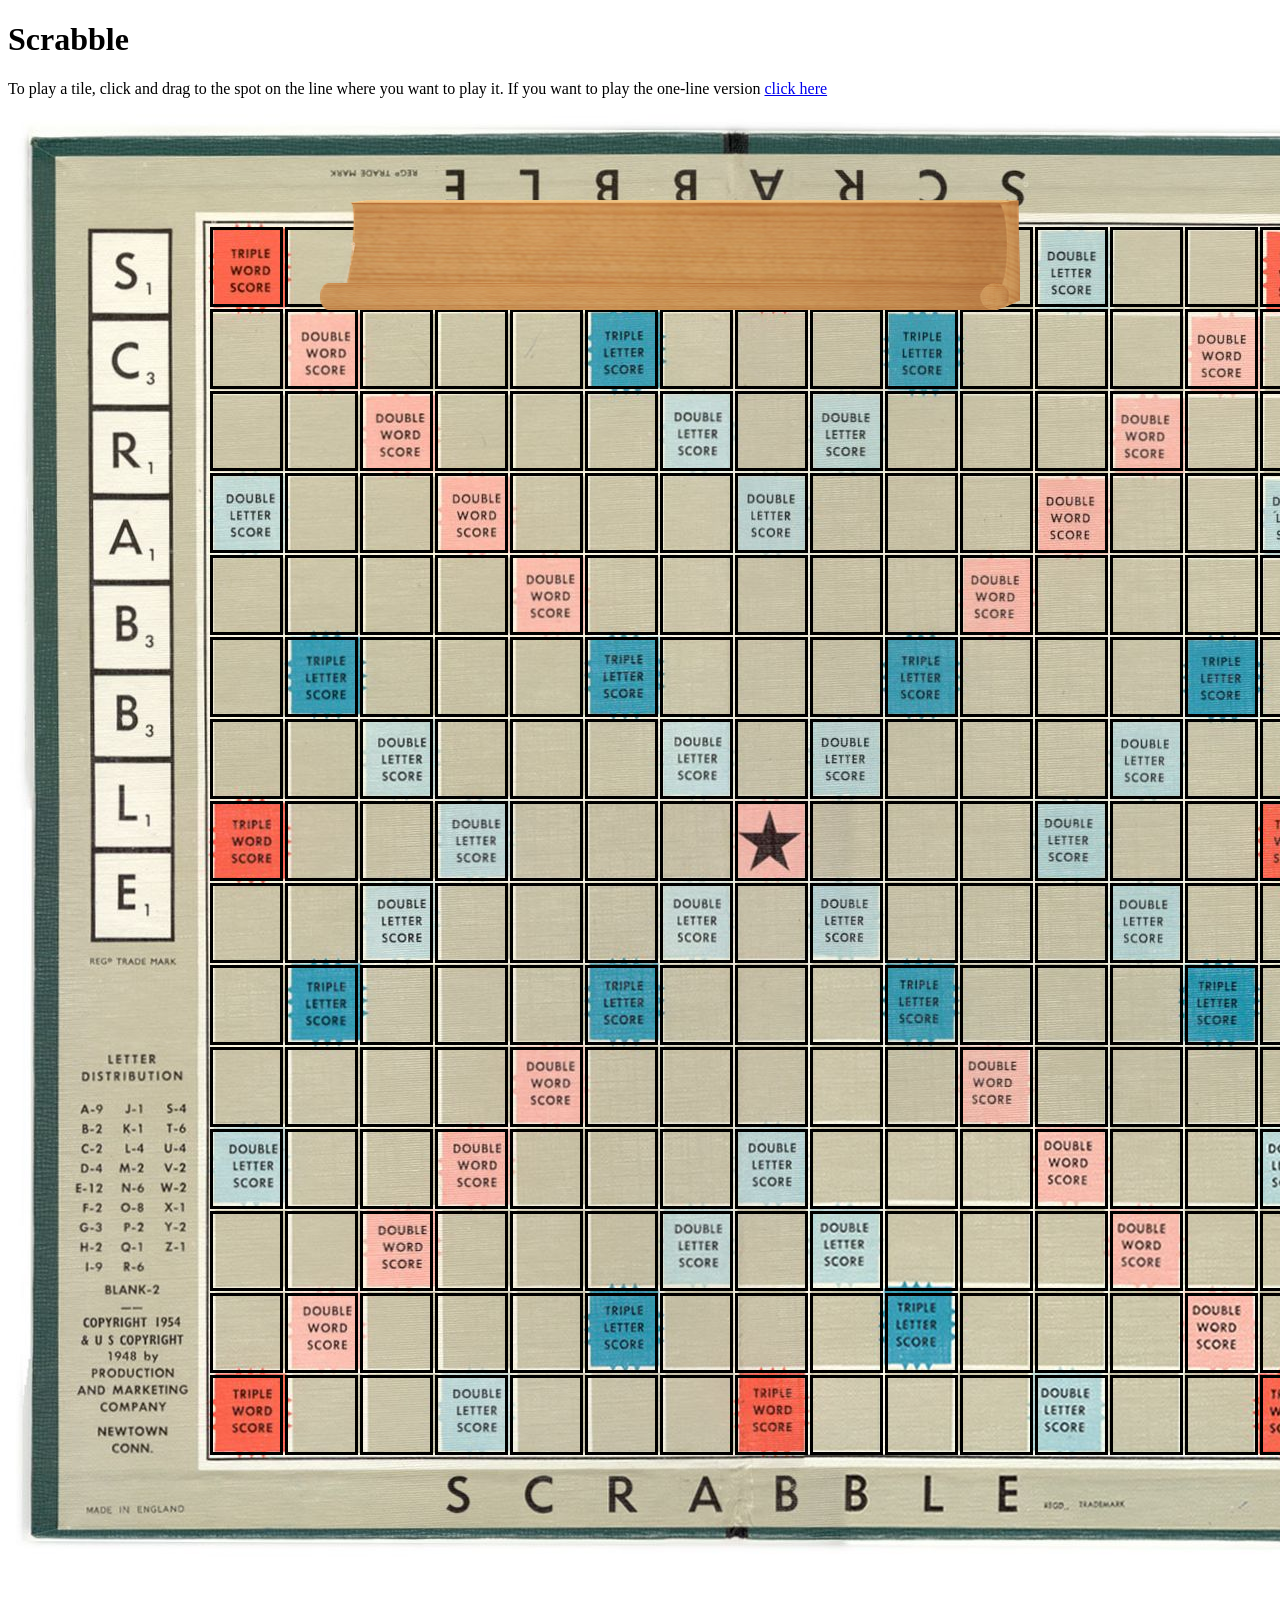
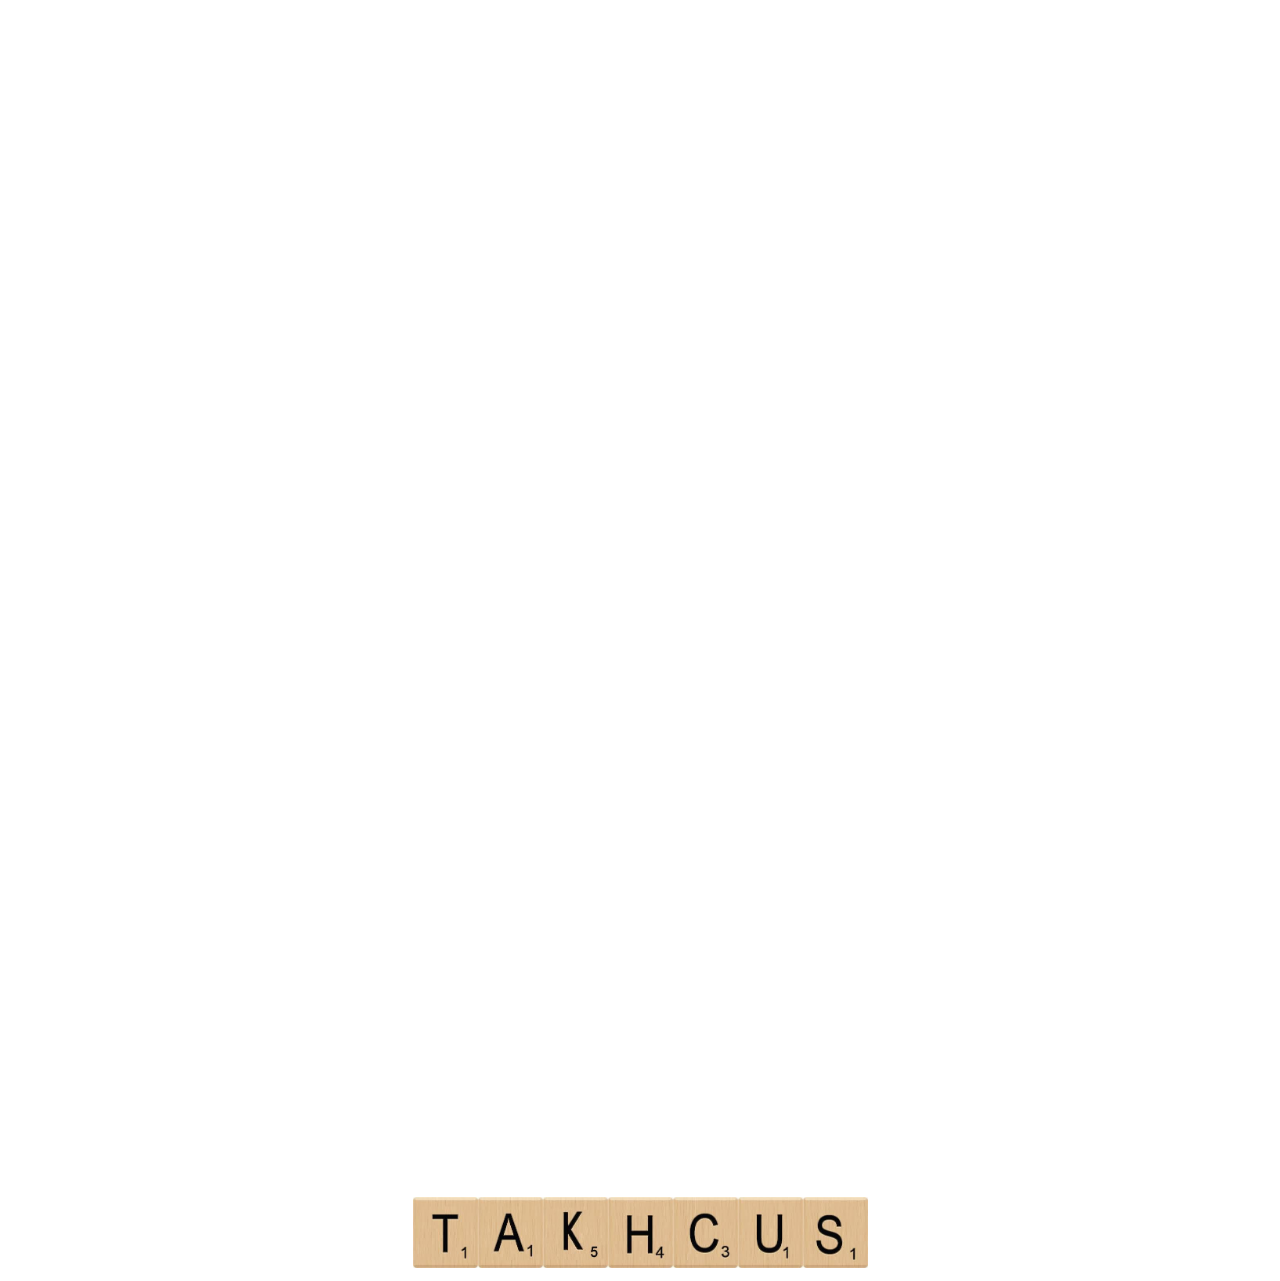
==== full-board-ver.html @ 5ec79871 "added fullboard functionality" ====
<!DOCTYPE html>

<!--
File: index.html
HW4 - Scrabble
Riley Stevens, UMass Lowell Computer Science, riley_stevens@student.uml.edu
Copyright (c) 2026 by Riley. All rights reserved. May be freely copied or
excerpted for educational purposes with credit to the author.
updated by RS on Jun 22, 2026 at 1:32 PM
-->

<html lang="en">

<head>
    <meta charset="UTF-8">

    <!--   Stylesheet   -->
    <link rel="stylesheet" href="css/jquery-ui.css">
    <link rel="stylesheet" href="css/styles.css">

    <!--   jQuery scripts go first so i can use their functions in my js script-->

    <!--   jQuery -- https://jquery.com/download/ -->
    <script language="JavaScript" type="text/javascript" src="js/jquery-4.0.0.min.js"></script>

    <!--   jQuery  Validation -- https://github.com/jquery-validation/jquery-validation/releases/tag/1.19.5 -->
    <script language="JavaScript" type="text/javascript" src="js/jquery.validate.js"></script>

    <!--   jQuery  Validation Additions -->
    <script language="JavaScript" type="text/javascript" src="js/additional-methods.js"></script>

    <!--   jQuery UI -- https://jqueryui.com/download -->
    <script language="JavaScript" type="text/javascript" src="js/jquery-ui.min.js"></script>

    <!--   Scrabble Pieces data structure -- as given from the graphic_data.zip -->
    <script language="JavaScript" type="text/javascript" src="js/Scrabble_Pieces_AssociativeArray_Jesse.js"></script>

    <!--   Javascript   -->
    <script language="JavaScript" type="text/javascript" src="js/scrabble.js"></script>

    <!--   Title   -->
    <title>Scrabble</title>
</head>

<body>
    <h1> Scrabble </h1>
    <p>
        To play a tile, click and drag to the spot on the line where you want to play it.
        If you want to play the one-line version <a href="index.html">click here</a>
    </p>
    <div id="full-board-div">
        <img src="images/ScrabbleBoard.jpg" id="full-board-img" alt="Failed to load board">

    </div>
    
    <div id="holder-div">

        <img src="images/scrabble-tile-holder-406774_640.png" id="holder-img" alt="Failed to load tile holder">
    </div>



</body>

</html>
---- css/styles.css ----
#one-line-div div.tile, #full-board-div div.tile{
    position: relative;
    
}
#one-line-img #full-board-img{
    position: absolute;
    object-fit: fill;
    width: max-content;
}
.tile{
    display: inline-block;
    position: relative;
}

#holder-img{
    margin: auto;
    display: block;
    position: absolute;
    left: 25%;
    top: 200px; 
    object-fit: fill;
      
    height: 110px;
    width: 700px;
}
#holder-div{
    display: block;  
    align-items: center;
    text-align: center;

    float: center;
}

.tile img, td{
    width: 65px;
    height: 72px;
}
.tile img{
    object-fit: contain;
}
table{
    position: relative;
    top: -1340px;
    left : 200px;
}
td{

    border: 3px solid black;

}
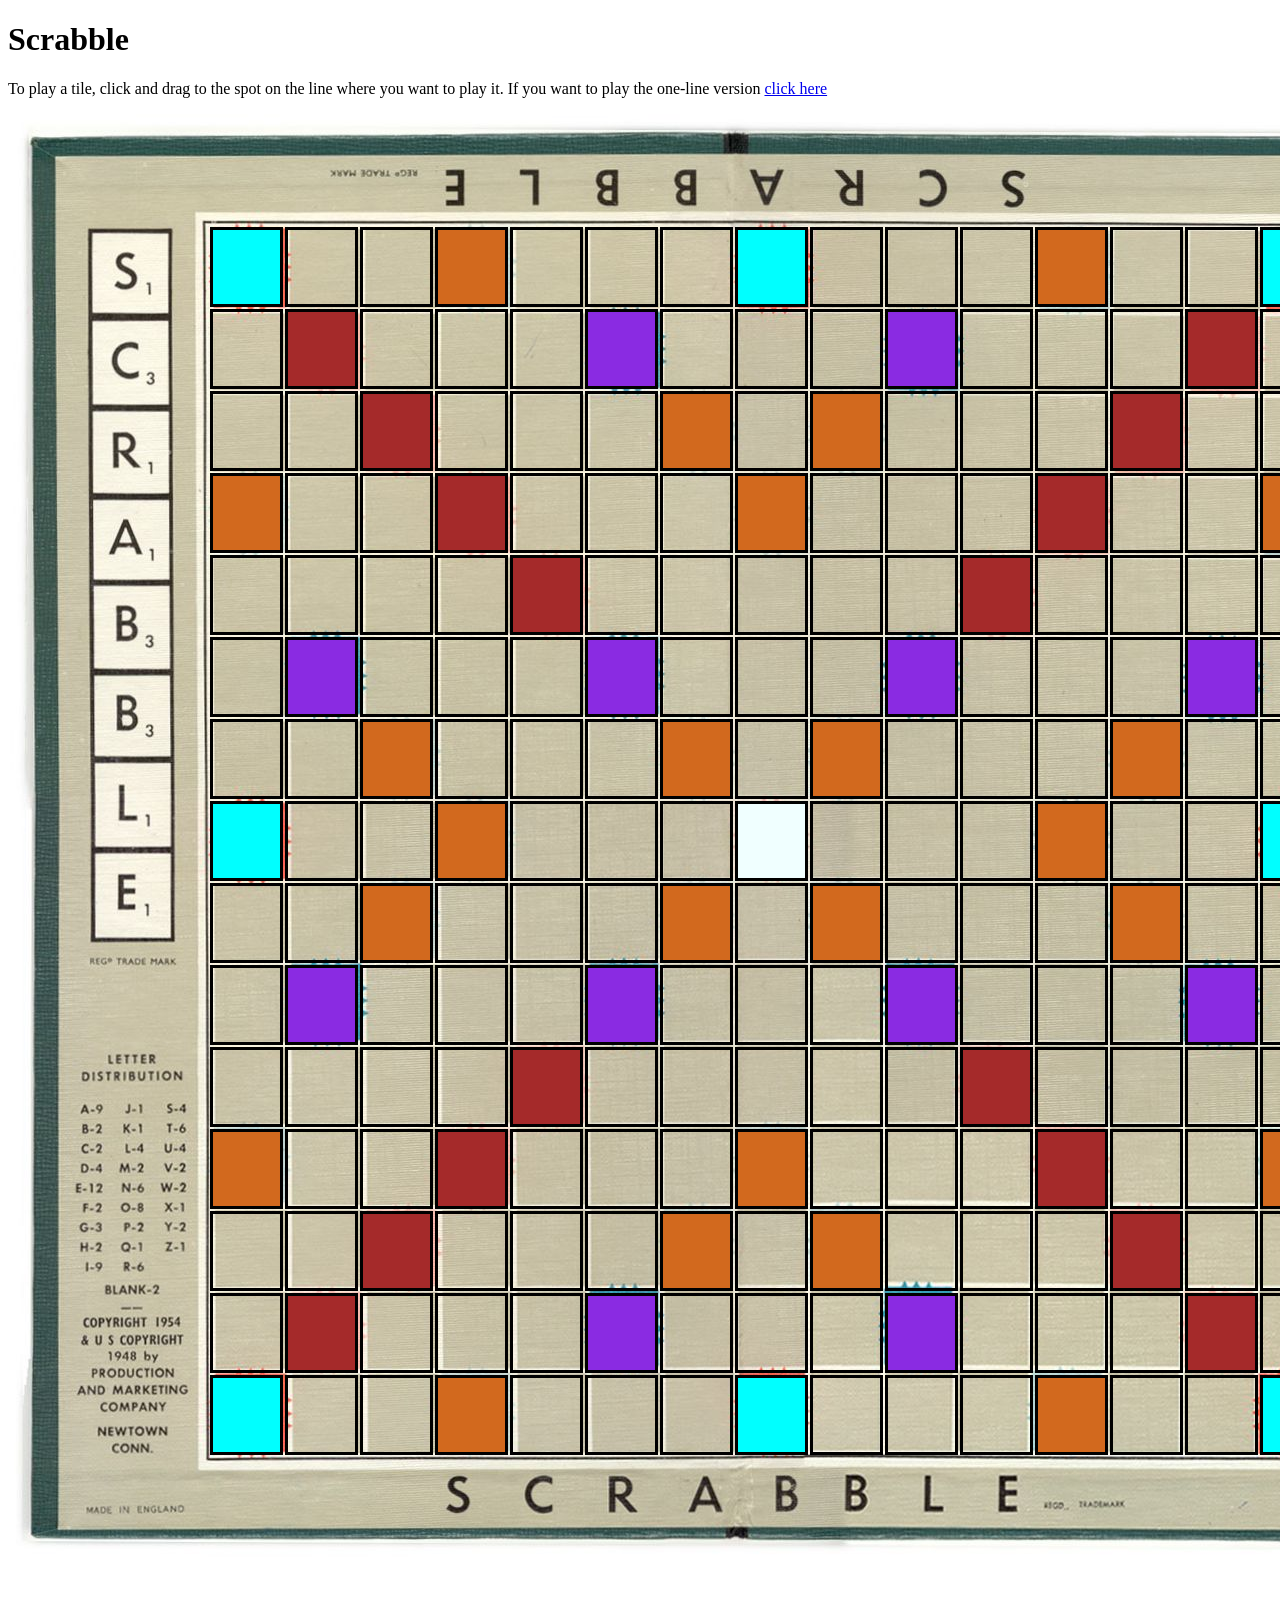
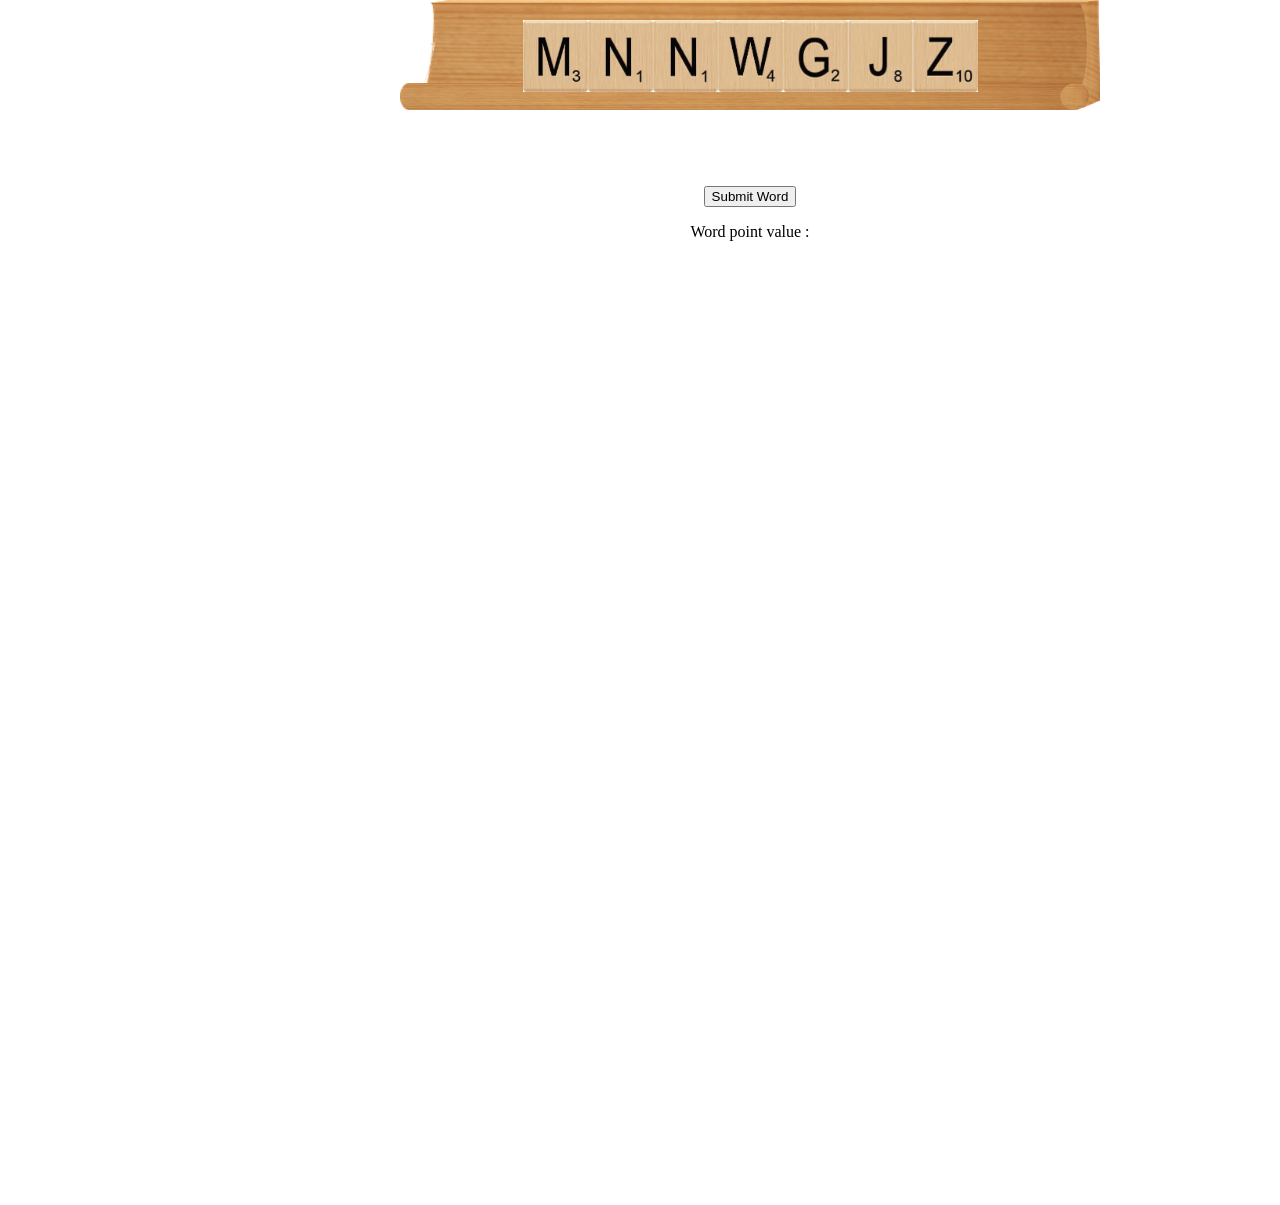
==== commit a69e3e22: "special squares" ====
--- a/full-board-ver.html
+++ b/full-board-ver.html
@@ -56,6 +56,11 @@
     <div id="holder-div">
 
         <img src="images/scrabble-tile-holder-406774_640.png" id="holder-img" alt="Failed to load tile holder">
+
+        <div>
+            <button>Submit Word</button>
+            <p id="point-value"> Word point value :</p>
+        </div>
     </div>
 
 
--- a/css/styles.css
+++ b/css/styles.css
@@ -7,19 +7,18 @@
     object-fit: fill;
     width: max-content;
 }
+#one-line-img{
+    width: 1130px
+}
 .tile{
     display: inline-block;
     position: relative;
 }
 
 #holder-img{
-    margin: auto;
     display: block;
-    position: absolute;
-    left: 25%;
-    top: 200px; 
+
     object-fit: fill;
-      
     height: 110px;
     width: 700px;
 }
@@ -27,24 +26,52 @@
     display: block;  
     align-items: center;
     text-align: center;
-
+    position: absolute;
+    top: 230px;
+    left: 200px;
     float: center;
 }
 
 .tile img, td{
     width: 65px;
+    min-width: 65px;
     height: 72px;
+    min-height: 72px;
 }
-.tile img{
-    object-fit: contain;
+.tile{
+    position: relative;
+    object-fit: cover;
+    top: -90px;
+    margin: 0;
 }
 table{
     position: relative;
-    top: -1340px;
-    left : 200px;
+
 }
 td{
+    margin: 0px;
+    border-spacing: 3px;
 
-    border: 3px solid black;
-
+    border: 3px solid rgb(0, 0, 0);
+}
+td .tile img{
+    display: block;
+    position: absolute;
+    top: 50px;
+    z-index: 1;
+}
+.triple-word{
+    background-color: aqua;
+}
+.triple-letter{
+    background-color: blueviolet;
+}
+.double-word{
+    background-color: brown;
+}
+.double-letter{
+    background-color: chocolate;
+}
+#center{
+    background-color: azure;
 }
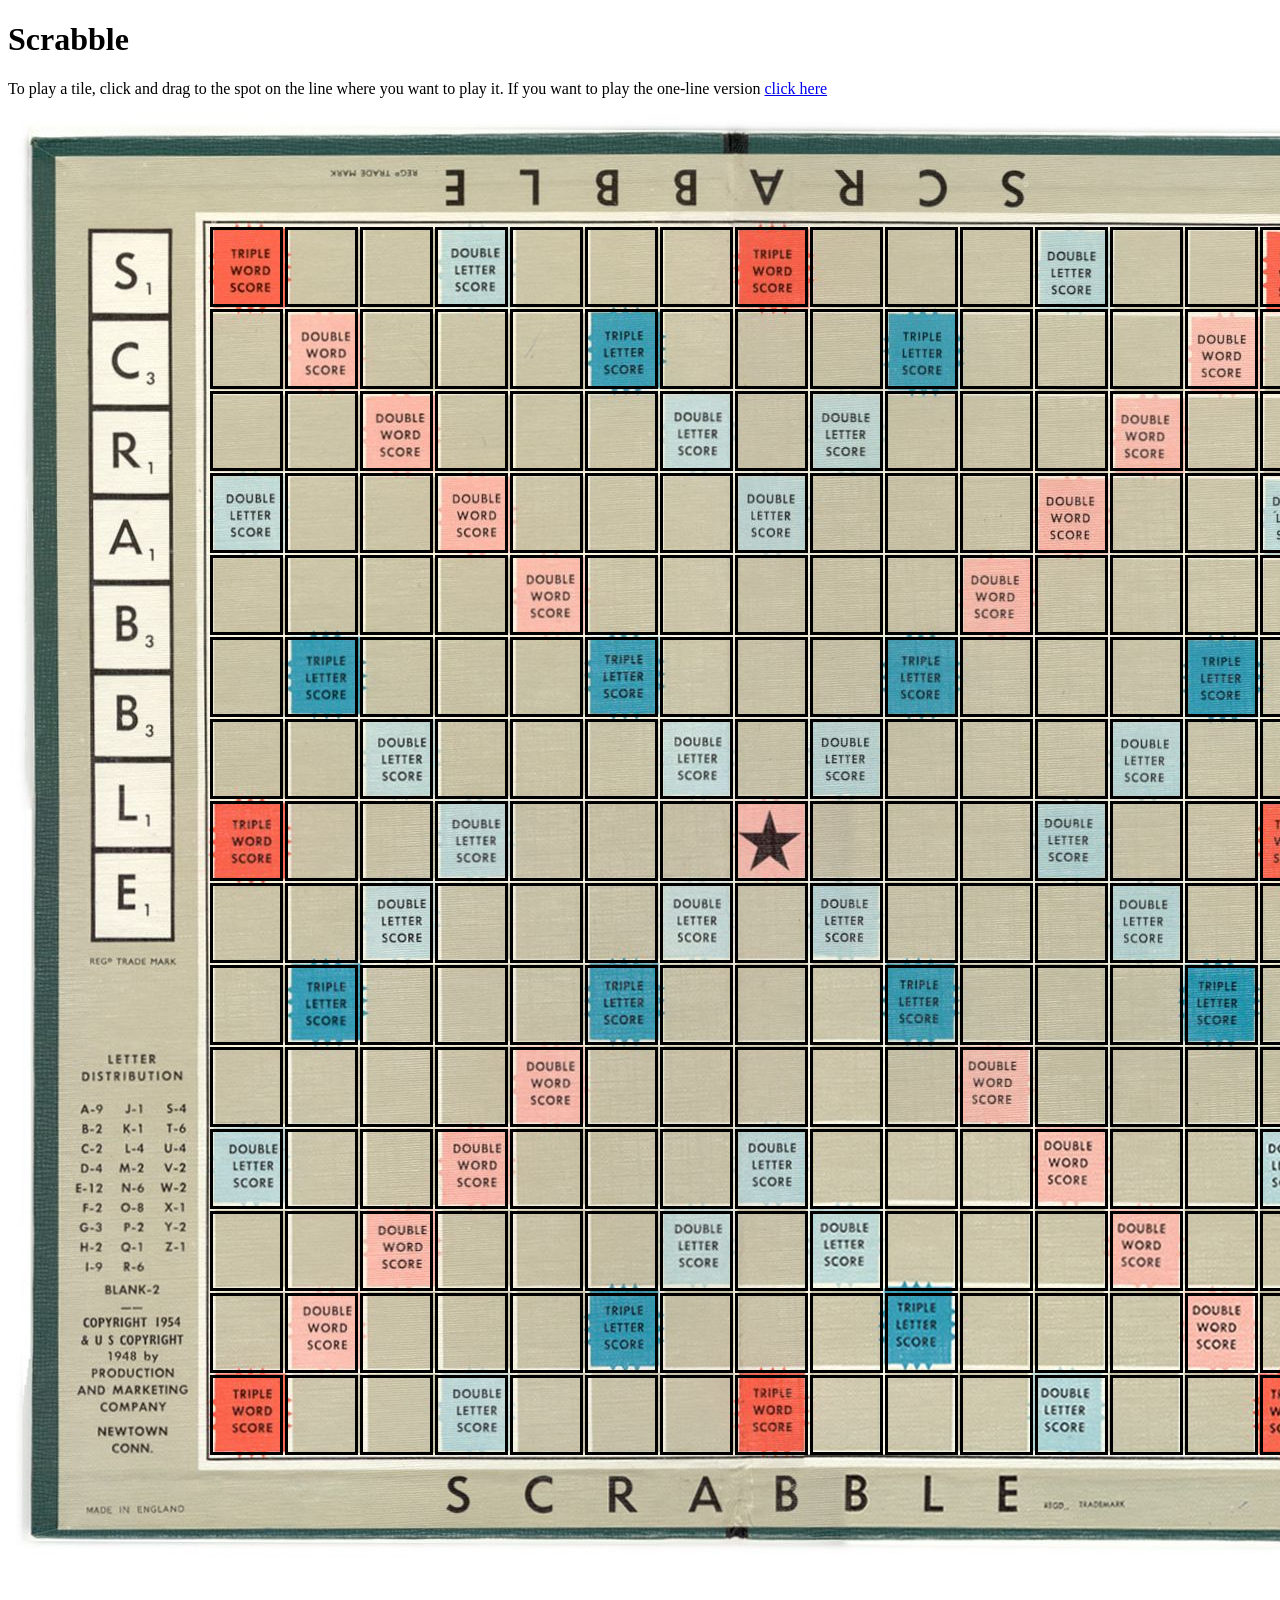
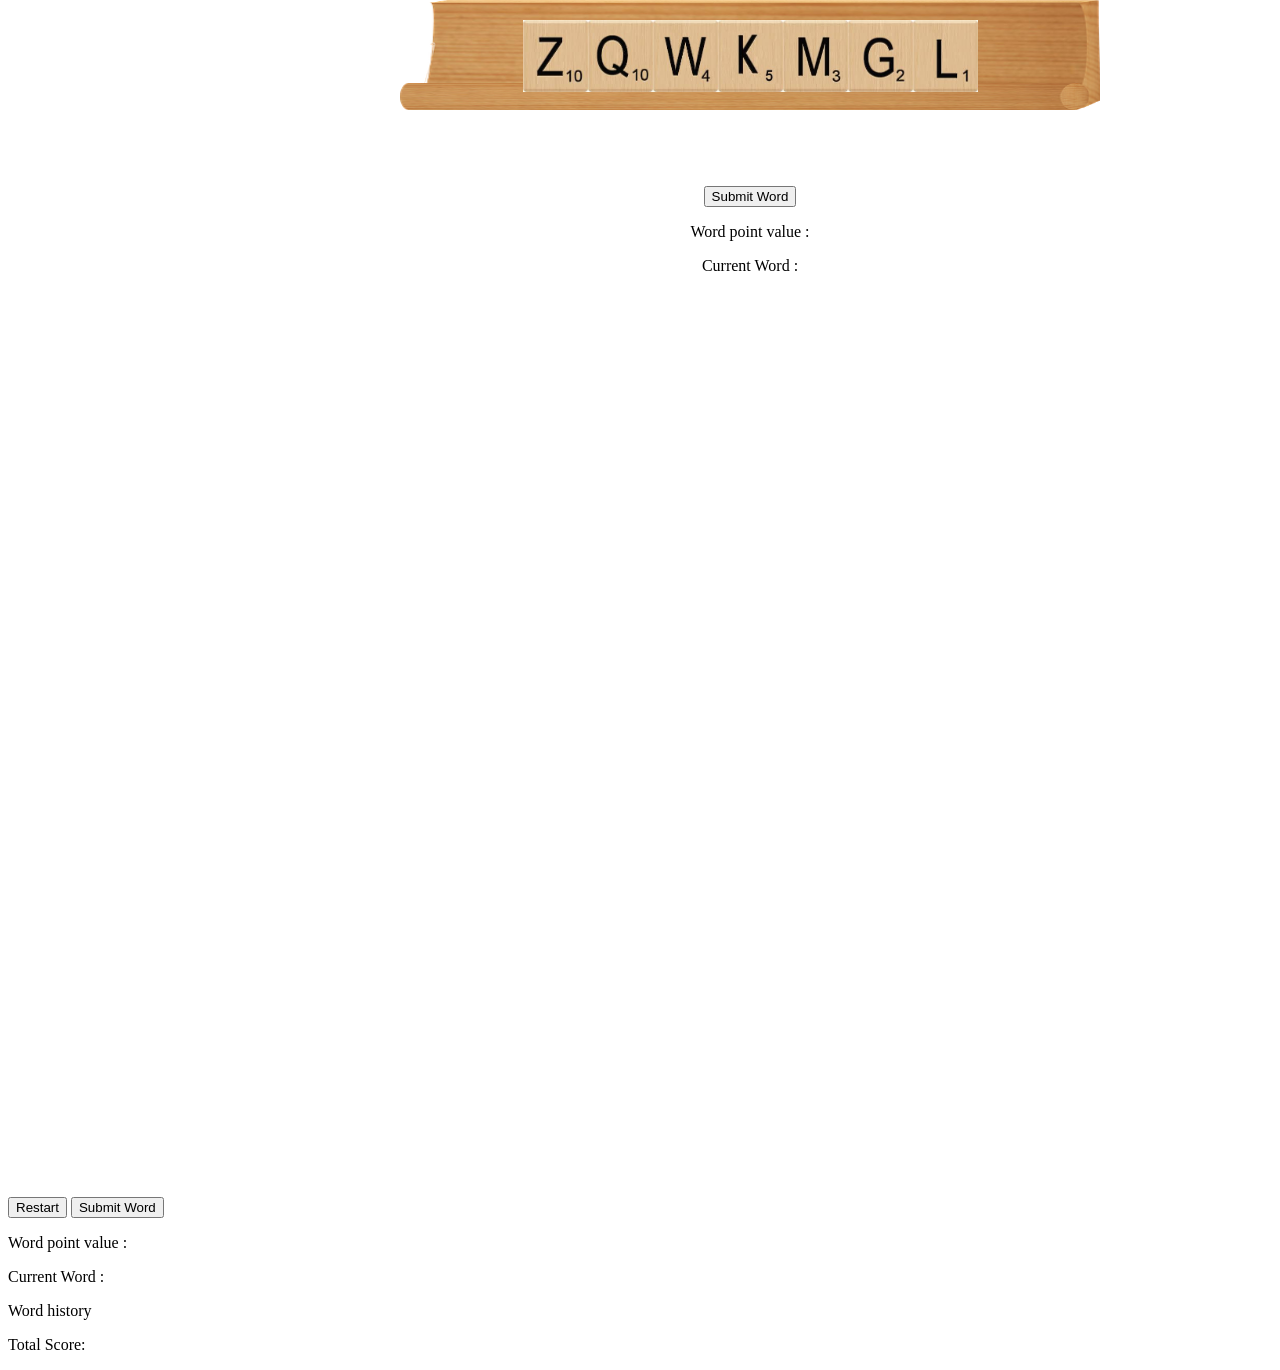
==== commit fd9f580f: "implimented required features" ====
--- a/full-board-ver.html
+++ b/full-board-ver.html
@@ -1,12 +1,13 @@
 <!DOCTYPE html>
 
 <!--
-File: index.html
+File: full-board-ver.html
 HW4 - Scrabble
 Riley Stevens, UMass Lowell Computer Science, riley_stevens@student.uml.edu
 Copyright (c) 2026 by Riley. All rights reserved. May be freely copied or
 excerpted for educational purposes with credit to the author.
-updated by RS on Jun 22, 2026 at 1:32 PM
+created by RS on Jun 22, 2026 at 1:32 PM
+updated by RS on Jun 27, 2026 at 11:08 PM
 -->
 
 <html lang="en">
@@ -59,10 +60,21 @@
 
         <div>
             <button>Submit Word</button>
-            <p id="point-value"> Word point value :</p>
+            <p id="point-value"> Word point value : <span></span></p>
+            <p id="current-word"> Current Word : <span></span></p>
         </div>
     </div>
-
+    <div>
+        <button id="restart">Restart</button>
+        <button id="submit-word">Submit Word</button>
+        <p> Word point value : <span id="point-value"></span></p>
+        <p>Current Word : <span id="current-word"></span></p>
+        <p>Word history </p>
+        <ol id="word-history">
+            
+        </ol>
+        <p>Total Score: <span id="score-holder"></span></p>
+    </div>
 
 
 </body>
--- a/css/styles.css
+++ b/css/styles.css
@@ -6,6 +6,7 @@
     position: absolute;
     object-fit: fill;
     width: max-content;
+    z-index: 0;
 }
 #one-line-img{
     width: 1130px
@@ -46,32 +47,18 @@
 }
 table{
     position: relative;
-
 }
 td{
     margin: 0px;
     border-spacing: 3px;
-
     border: 3px solid rgb(0, 0, 0);
+}
+.ui-droppable-hover{
+    border-color: red;
 }
 td .tile img{
     display: block;
     position: absolute;
     top: 50px;
-    z-index: 1;
+    
 }
-.triple-word{
-    background-color: aqua;
-}
-.triple-letter{
-    background-color: blueviolet;
-}
-.double-word{
-    background-color: brown;
-}
-.double-letter{
-    background-color: chocolate;
-}
-#center{
-    background-color: azure;
-}
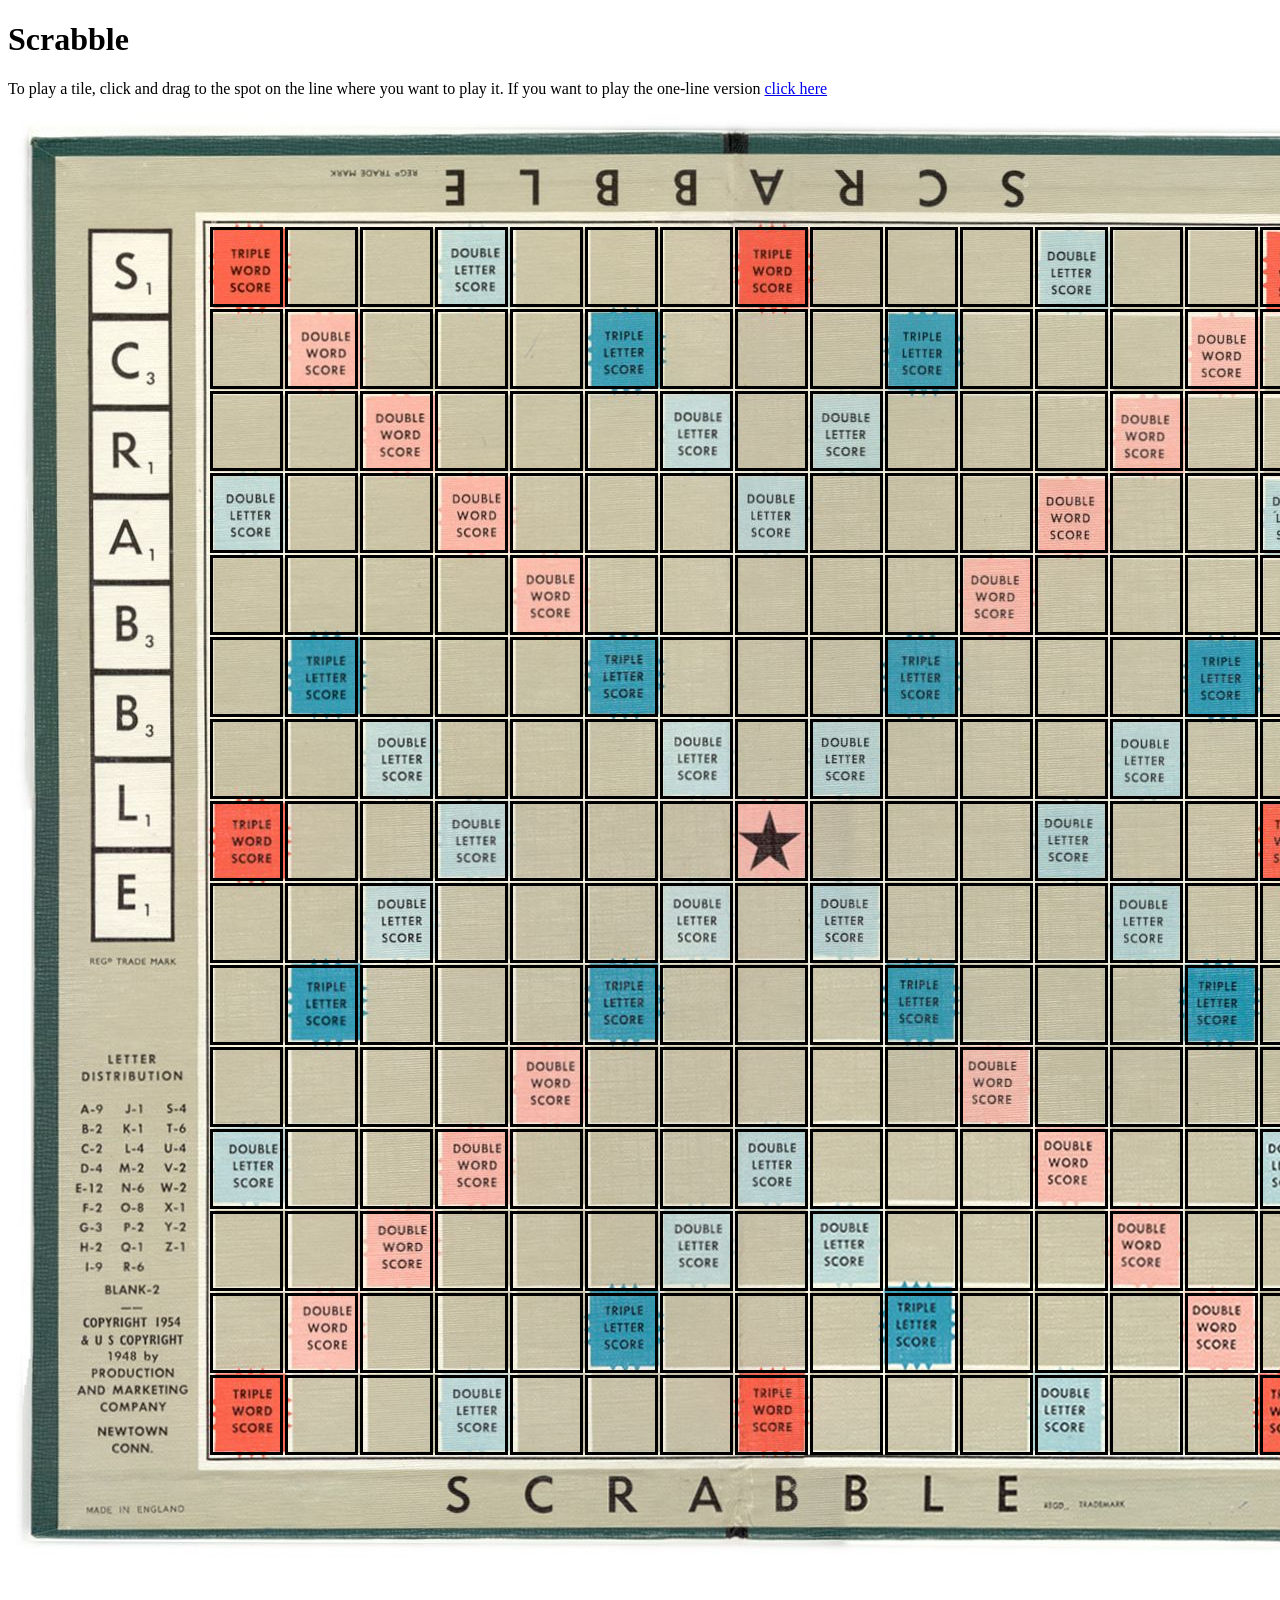
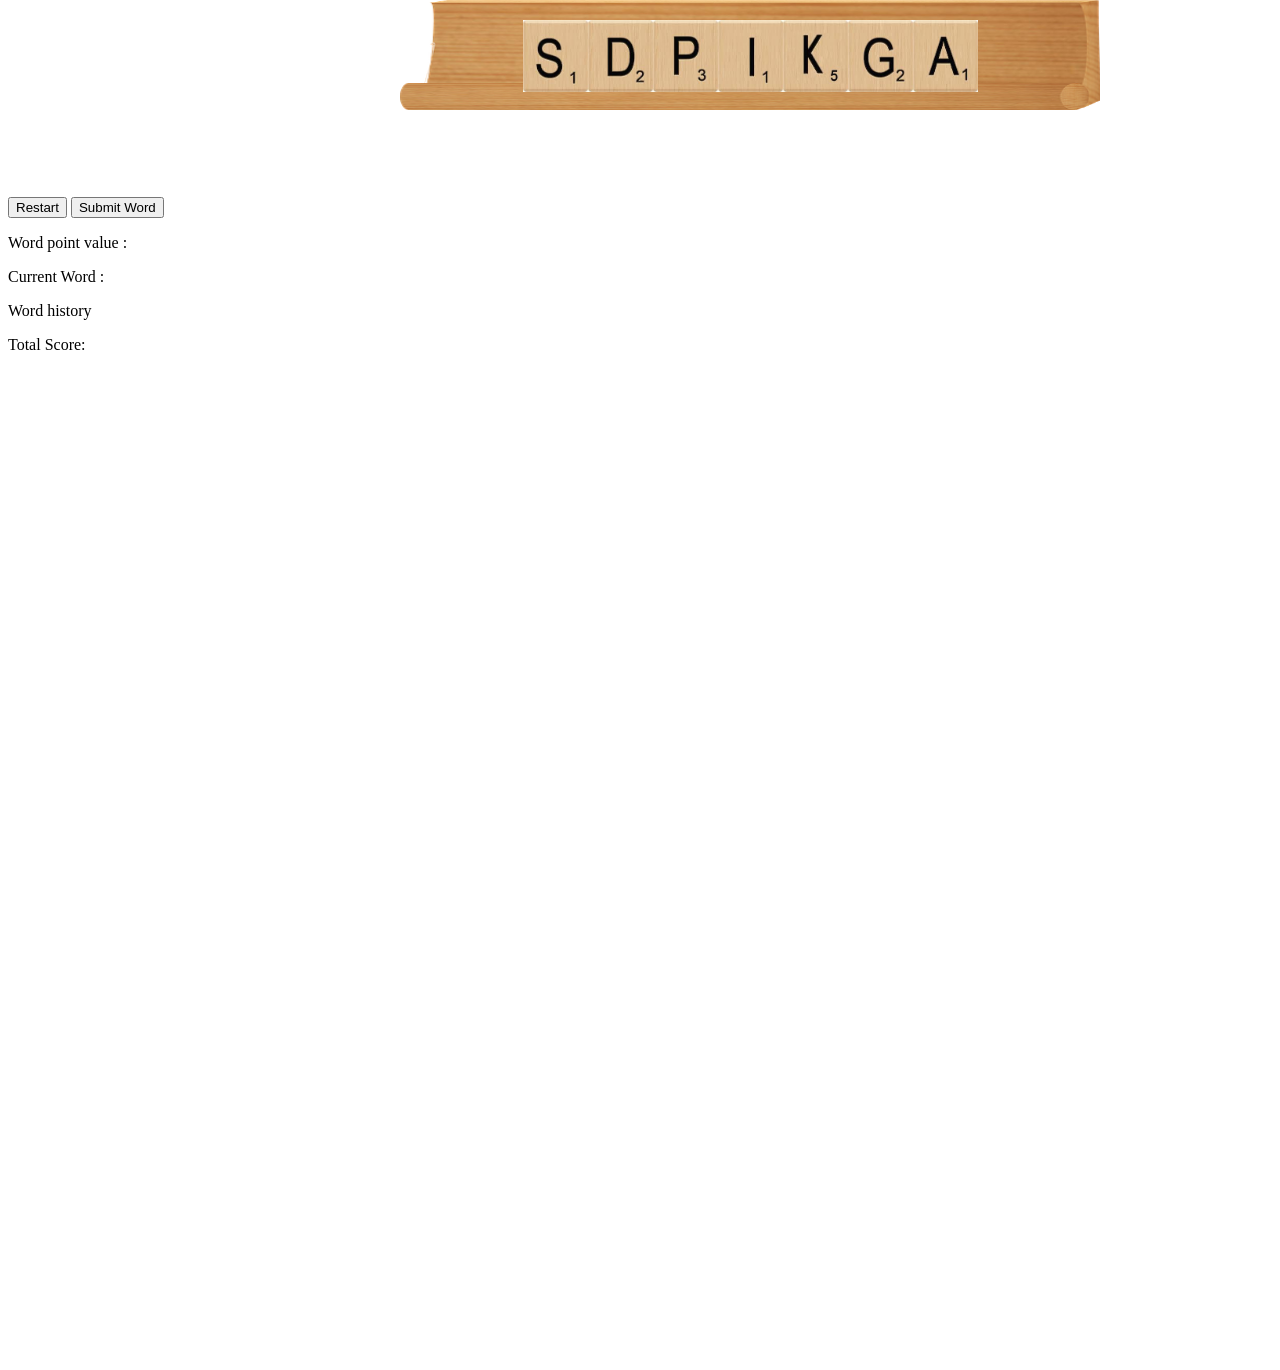
==== commit ad77b9f2: "finished extra credit" ====
--- a/full-board-ver.html
+++ b/full-board-ver.html
@@ -23,12 +23,6 @@
 
     <!--   jQuery -- https://jquery.com/download/ -->
     <script language="JavaScript" type="text/javascript" src="js/jquery-4.0.0.min.js"></script>
-
-    <!--   jQuery  Validation -- https://github.com/jquery-validation/jquery-validation/releases/tag/1.19.5 -->
-    <script language="JavaScript" type="text/javascript" src="js/jquery.validate.js"></script>
-
-    <!--   jQuery  Validation Additions -->
-    <script language="JavaScript" type="text/javascript" src="js/additional-methods.js"></script>
 
     <!--   jQuery UI -- https://jqueryui.com/download -->
     <script language="JavaScript" type="text/javascript" src="js/jquery-ui.min.js"></script>
@@ -58,13 +52,8 @@
 
         <img src="images/scrabble-tile-holder-406774_640.png" id="holder-img" alt="Failed to load tile holder">
 
-        <div>
-            <button>Submit Word</button>
-            <p id="point-value"> Word point value : <span></span></p>
-            <p id="current-word"> Current Word : <span></span></p>
-        </div>
     </div>
-    <div>
+    <div id="full-board-menu">
         <button id="restart">Restart</button>
         <button id="submit-word">Submit Word</button>
         <p> Word point value : <span id="point-value"></span></p>
--- a/css/styles.css
+++ b/css/styles.css
@@ -45,6 +45,10 @@
     top: -90px;
     margin: 0;
 }
+#full-board-menu{
+    position: relative;
+    top: -1000px;
+}
 table{
     position: relative;
 }
